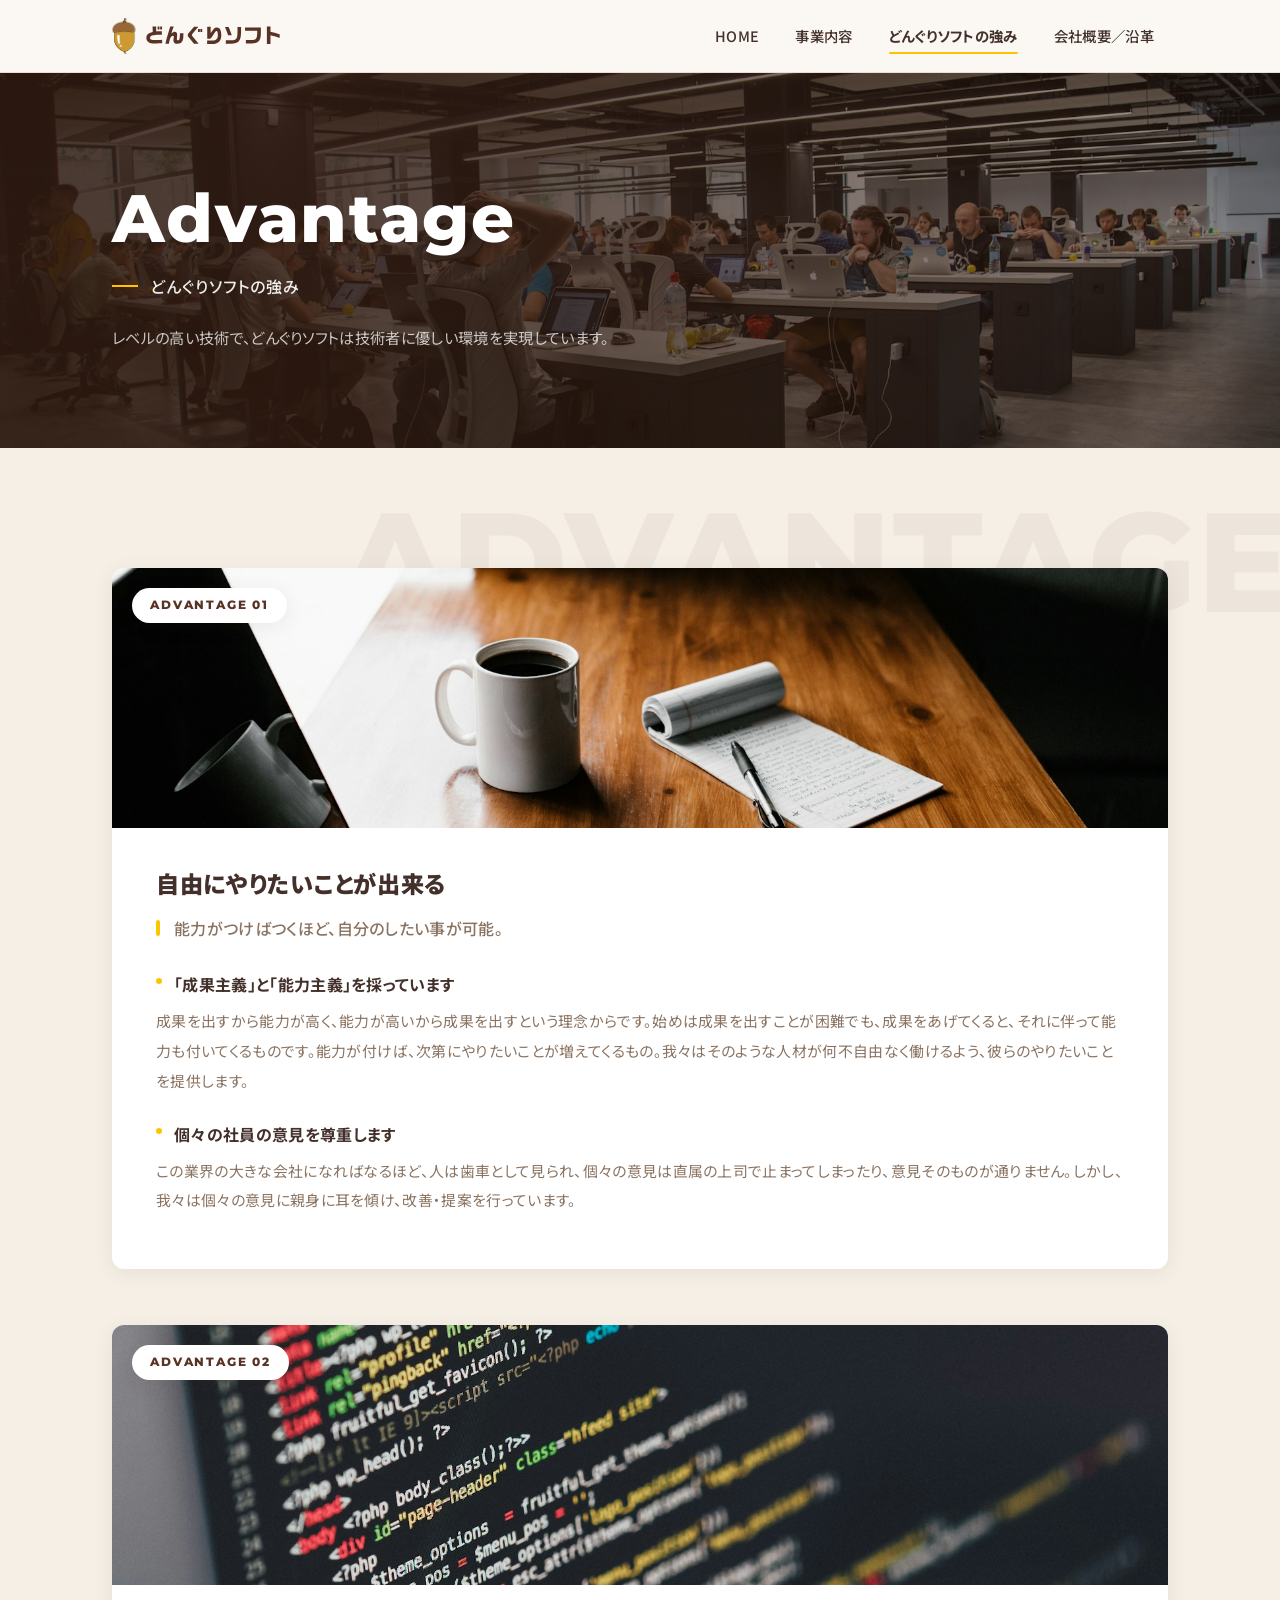
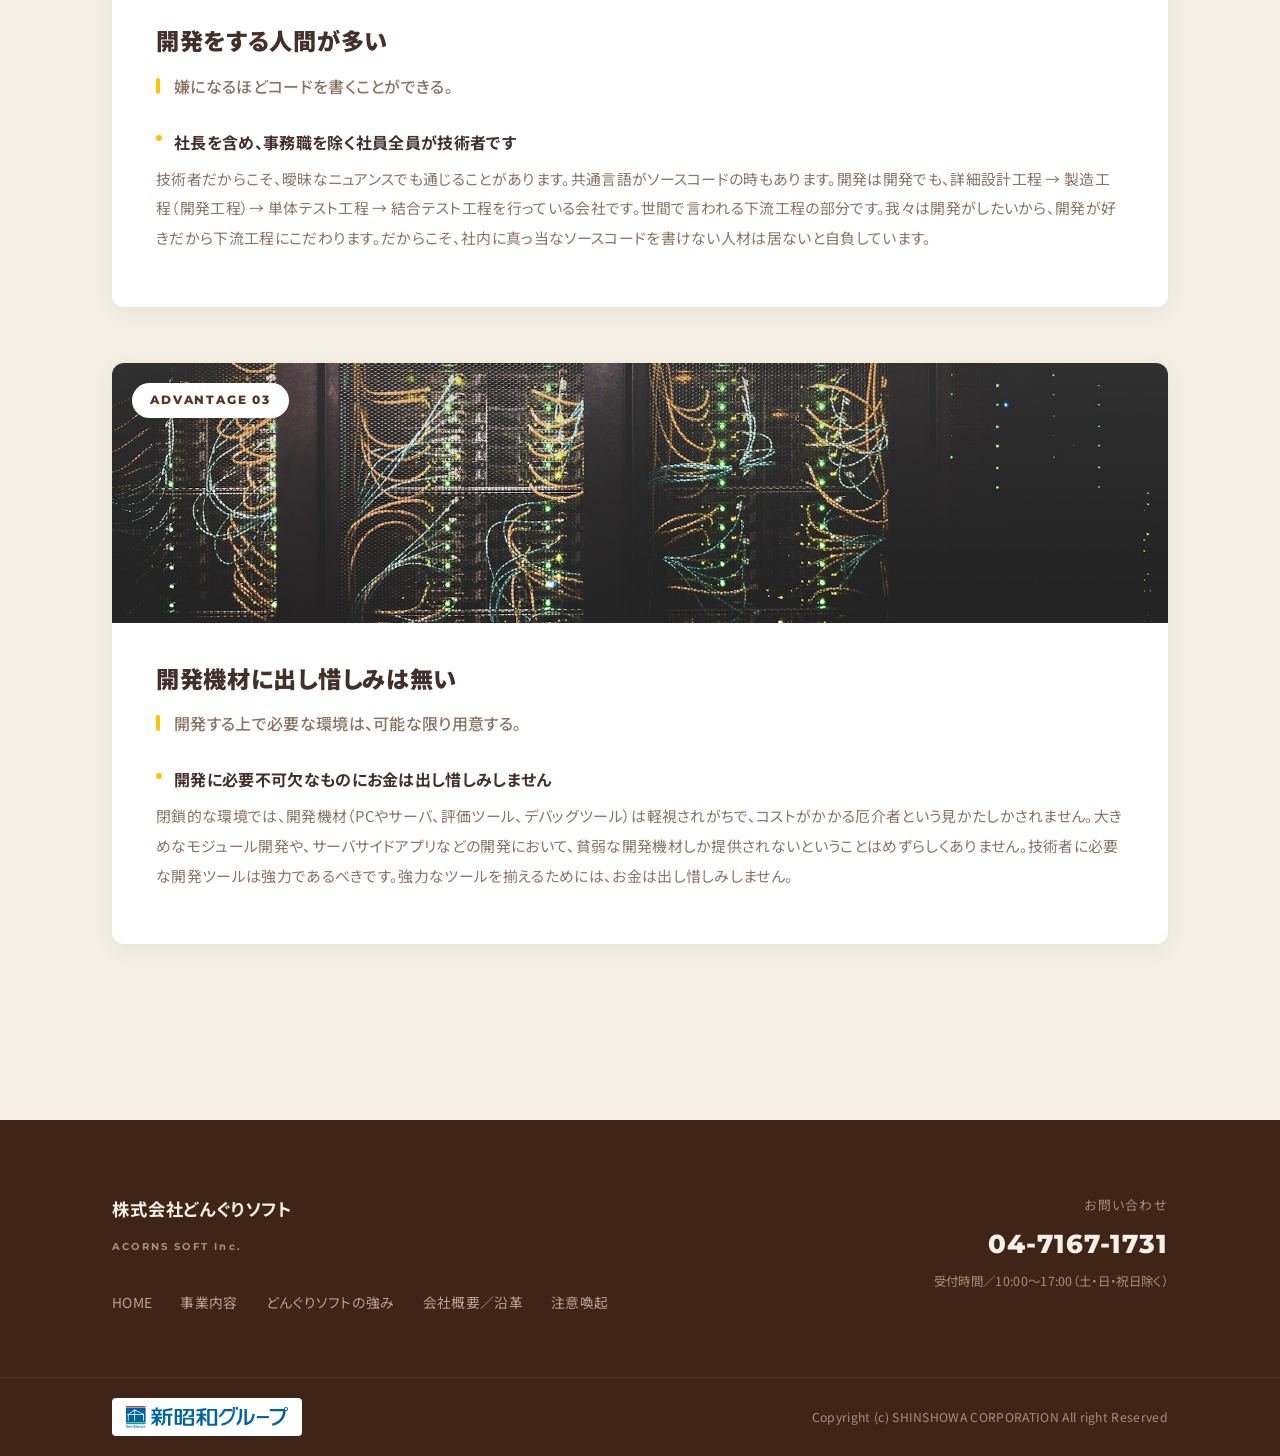
==== advantage.html @ 72dcea39 "Add initial homepage static site Co-Authored-By: Claude Opus 5.5 <noreply@anthropic.com> Claude-Sess" ====
<!doctype html>
<html lang="ja">
<head>
<meta charset="utf-8">
<title>どんぐりソフトの強み｜株式会社どんぐりソフト</title>
<meta name="description" content="レベルの高い技術でどんぐりソフトは技術者に優しい環境を実現しています。">
<meta name="viewport" content="width=device-width, initial-scale=1">
<link rel="icon" href="images/favicon.ico">
<link rel="preconnect" href="https://fonts.googleapis.com">
<link rel="preconnect" href="https://fonts.gstatic.com" crossorigin>
<link href="https://fonts.googleapis.com/css2?family=IBM+Plex+Mono:wght@400;500&family=Montserrat:wght@700;800;900&family=Noto+Sans+JP:wght@400;500;700;900&display=swap" rel="stylesheet">
<link rel="stylesheet" href="css/style.css">
<script src="js/main.js" defer></script>
</head>
<body>

<header class="site-header">
  <div class="inner">
    <a class="brand" href="index.html">
      <img src="images/logo.svg" alt="株式会社どんぐりソフト">
    </a>
    <nav class="gnav" aria-label="サイト内メニュー">
      <ul>
        <li><a href="index.html">HOME</a></li>
        <li><a href="business.html">事業内容</a></li>
        <li><a href="advantage.html" aria-current="page">どんぐりソフトの強み</a></li>
        <li><a href="outline.html">会社概要／沿革</a></li>
      </ul>
    </nav>
  </div>
</header>

<main>

  <section class="page-hero" style="background-image:url('images/hero-advantage.jpg');">
    <div class="inner">
      <p class="path">Advantage</p>
      <h1>どんぐりソフトの強み</h1>
      <p class="desc">レベルの高い技術で、どんぐりソフトは技術者に優しい環境を実現しています。</p>
    </div>
  </section>

  <section class="section gray">
    <p class="sec-ghost" aria-hidden="true">ADVANTAGE</p>
    <div class="inner">

      <div class="strength-box reveal">
        <span class="no">ADVANTAGE 01</span>
        <figure class="strength-photo"><img src="images/adv01.jpg" alt="自由な発想で働くデスク" loading="lazy"></figure>
        <h3>自由にやりたいことが出来る</h3>
        <p class="catch">能力がつけばつくほど、自分のしたい事が可能。</p>
        <dl>
          <dt>「成果主義」と「能力主義」を採っています</dt>
          <dd>成果を出すから能力が高く、能力が高いから成果を出すという理念からです。始めは成果を出すことが困難でも、成果をあげてくると、それに伴って能力も付いてくるものです。能力が付けば、次第にやりたいことが増えてくるもの。我々はそのような人材が何不自由なく働けるよう、彼らのやりたいことを提供します。</dd>
        </dl>
        <dl>
          <dt>個々の社員の意見を尊重します</dt>
          <dd>この業界の大きな会社になればなるほど、人は歯車として見られ、個々の意見は直属の上司で止まってしまったり、意見そのものが通りません。しかし、我々は個々の意見に親身に耳を傾け、改善・提案を行っています。</dd>
        </dl>
      </div>

      <div class="strength-box reveal">
        <span class="no">ADVANTAGE 02</span>
        <figure class="strength-photo"><img src="images/adv02.jpg" alt="コードを書く開発者の画面" loading="lazy"></figure>
        <h3>開発をする人間が多い</h3>
        <p class="catch">嫌になるほどコードを書くことができる。</p>
        <dl>
          <dt>社長を含め、事務職を除く社員全員が技術者です</dt>
          <dd>技術者だからこそ、曖昧なニュアンスでも通じることがあります。共通言語がソースコードの時もあります。開発は開発でも、詳細設計工程 → 製造工程（開発工程）→ 単体テスト工程 → 結合テスト工程を行っている会社です。世間で言われる下流工程の部分です。我々は開発がしたいから、開発が好きだから下流工程にこだわります。だからこそ、社内に真っ当なソースコードを書けない人材は居ないと自負しています。</dd>
        </dl>
      </div>

      <div class="strength-box reveal">
        <span class="no">ADVANTAGE 03</span>
        <figure class="strength-photo"><img src="images/adv03.jpg" alt="強力な開発機材とサーバー" loading="lazy"></figure>
        <h3>開発機材に出し惜しみは無い</h3>
        <p class="catch">開発する上で必要な環境は、可能な限り用意する。</p>
        <dl>
          <dt>開発に必要不可欠なものにお金は出し惜しみしません</dt>
          <dd>閉鎖的な環境では、開発機材（PCやサーバ、評価ツール、デバッグツール）は軽視されがちで、コストがかかる厄介者という見かたしかされません。大きめなモジュール開発や、サーバサイドアプリなどの開発において、貧弱な開発機材しか提供されないということはめずらしくありません。技術者に必要な開発ツールは強力であるべきです。強力なツールを揃えるためには、お金は出し惜しみしません。</dd>
        </dl>
      </div>

    </div>
  </section>

</main>

<footer class="site-footer">
  <div class="upper">
    <div class="inner">
      <div>
        <div class="f-brand">
          <span class="name">株式会社どんぐりソフト</span><br>
          <span class="en">ACORNS SOFT Inc.</span>
        </div>
        <nav aria-label="フッターメニュー">
          <ul>
            <li><a href="index.html">HOME</a></li>
            <li><a href="business.html">事業内容</a></li>
            <li><a href="advantage.html">どんぐりソフトの強み</a></li>
            <li><a href="outline.html">会社概要／沿革</a></li>
            <li><a href="caution.html">注意喚起</a></li>
          </ul>
        </nav>
      </div>
      <div class="f-contact">
        <p class="label">お問い合わせ</p>
        <a class="tel" href="tel:0471671731">04-7167-1731</a>
        <p class="hours">受付時間／10:00〜17:00（土・日・祝日除く）</p>
      </div>
    </div>
  </div>
  <div class="lower">
    <div class="inner">
      <a class="group-logo" href="https://www.shinshowa.co.jp/" target="_blank" rel="noopener"><img src="images/logo_shinshowa_group.svg" alt="新昭和グループ"></a>
      <p>Copyright (c) SHINSHOWA CORPORATION All right Reserved</p>
    </div>
  </div>
</footer>

</body>
</html>
---- css/style.css ----
/* ============================================================
   どんぐりソフト コーポレートサイト リニューアル ドラフト v4
   余白 × 細線 × 柔らかい影 — 洗練されたミニマル
   イエロー #ffc400 は「要所だけ」のアクセント
   ============================================================ */
:root {
  --yellow: #ffc400;
  --yellow-soft: #fff3cc;
  --ink: #593226;        /* ロゴのブランドブラウン */
  --white: #ffffff;
  --base: #fbf8f3;      /* どんぐりの実を思わせる暖かい白 */
  --gray: #f5efe6;      /* 交互セクション(ベージュ) */
  --txt: #43302a;
  --txt-weak: #8a7361;
  --line: #eadfd2;
  --shadow-sm: 0 4px 20px rgba(89, 50, 38, .08);
  --shadow-md: 0 16px 48px rgba(89, 50, 38, .13);
  --en: "Montserrat", sans-serif;
  --sans: "Noto Sans JP", "Hiragino Kaku Gothic ProN", "Yu Gothic", sans-serif;
  --mono: "IBM Plex Mono", "Consolas", monospace;
  --max: 1120px;
  --r: 12px;
}

* { margin: 0; padding: 0; box-sizing: border-box; }

html { scroll-behavior: smooth; }

body {
  font-family: var(--sans);
  color: var(--txt);
  background: var(--base);
  font-size: 16px;
  line-height: 2;
  letter-spacing: .02em;
  font-feature-settings: "palt";
  -webkit-font-smoothing: antialiased;
}
body.has-intro { overflow: hidden; }

img { max-width: 100%; display: block; }
a { color: inherit; }
ul { list-style: none; }

.inner { max-width: var(--max); margin: 0 auto; padding: 0 32px; }

a:focus-visible, .btn:focus-visible, summary:focus-visible {
  outline: 2px solid var(--ink); outline-offset: 3px; border-radius: 2px;
}

/* ============================================================
   イントロ — 白磁のような静かな幕開け
   ============================================================ */
.intro {
  position: fixed; inset: 0; z-index: 999;
  display: grid; place-items: center;
  pointer-events: none;
}
.intro::before {
  content: ""; position: absolute; inset: 0;
  background: var(--white);
  transition: transform .8s cubic-bezier(.77, 0, .18, 1);
}
.intro .intro-logo {
  position: relative; z-index: 2; text-align: center;
  animation: intro-fade 1s ease both .2s;
  transition: opacity .35s;
}
.intro .intro-logo img { display: block; width: min(250px, 64vw); height: auto; margin: 0 auto; }
.intro .intro-logo .t1 {
  font-family: var(--en); font-weight: 800; font-size: 1.3rem; letter-spacing: .3em;
  color: var(--ink); display: block; line-height: 1.4; text-indent: .3em;
}
.intro .intro-logo .t2 {
  font-size: .78rem; font-weight: 500; letter-spacing: .42em; color: var(--txt-weak); display: block; text-indent: .42em;
}
@keyframes intro-fade {
  from { opacity: 0; transform: translateY(16px); }
  to   { opacity: 1; transform: none; }
}
.intro.is-done .intro-logo { opacity: 0; }
.intro.is-done::before { transform: translateY(-101%); }

/* ============================================================
   ページ遷移ワイプ(黄→茶の2枚幕が横に走る)
   ============================================================ */
.page-wipe { position: fixed; inset: 0; z-index: 990; pointer-events: none; }
.page-wipe i {
  position: absolute; inset: 0; display: block;
  transform: translateX(-102%);
}
/* 1枚目: 淡いタンの露払い / 2枚目: 背景色ベージュの本幕(先端に細い黄色のライン) */
.page-wipe i:nth-child(1) { background: #eee3d3; }
.page-wipe i:nth-child(2) { background: var(--base); }
.page-wipe i:nth-child(2)::after {
  content: ""; position: absolute; top: 0; bottom: 0; right: -3px; width: 3px;
  background: var(--yellow);
}
/* 退場: 左から入ってきて画面を覆う */
.page-wipe.is-enter i {
  animation: wipe-in .55s cubic-bezier(.77, 0, .18, 1) forwards;
}
.page-wipe.is-enter i:nth-child(2) { animation-delay: .12s; }
@keyframes wipe-in { from { transform: translateX(-102%); } to { transform: translateX(0); } }
/* 入場: 画面を覆った状態から右へ抜ける */
.page-wipe.is-cover i { transform: translateX(0); }
.page-wipe.is-leave i {
  animation: wipe-out .55s cubic-bezier(.77, 0, .18, 1) forwards;
}
.page-wipe.is-leave i:nth-child(1) { animation-delay: .12s; }
@keyframes wipe-out { from { transform: translateX(0); } to { transform: translateX(102%); } }

/* ============================================================
   スクロールで出現
   ============================================================ */
.reveal { opacity: 0; transform: translateY(36px); transition: opacity .9s cubic-bezier(.22,.61,.36,1), transform .9s cubic-bezier(.22,.61,.36,1); }
.reveal.rv-left  { transform: translateX(-42px); }
.reveal.rv-right { transform: translateX(42px); }
.reveal.is-visible { opacity: 1; transform: none; }
.reveal.d1 { transition-delay: .12s; }
.reveal.d2 { transition-delay: .24s; }
.reveal.d3 { transition-delay: .36s; }

/* ---------- Header ---------- */
.site-header {
  position: sticky; top: 0; z-index: 100;
  background: rgba(251, 248, 243, .9);
  backdrop-filter: blur(12px);
  -webkit-backdrop-filter: blur(12px);
  border-bottom: 1px solid var(--line);
}
.site-header .inner {
  display: flex; align-items: center; justify-content: space-between;
  height: 72px;
}
.brand { display: flex; align-items: center; gap: 11px; text-decoration: none; color: var(--ink); }
.brand img { display: block; height: 36px; width: auto; transition: opacity .3s; }
.brand:hover img { opacity: .72; }
.brand .name { font-weight: 700; font-size: 1.02rem; letter-spacing: .05em; }
.brand .en { font-family: var(--en); font-weight: 700; font-size: .58rem; letter-spacing: .22em; color: var(--txt-weak); display: block; line-height: 1.4; }
.gnav ul { display: flex; gap: 8px; }
.gnav a {
  display: block; padding: 8px 14px; text-decoration: none;
  color: var(--txt); font-size: .9rem; font-weight: 500;
  position: relative;
  transition: color .25s;
}
.gnav a::after {
  content: ""; position: absolute; left: 14px; right: 14px; bottom: 4px; height: 2px;
  background: var(--yellow); border-radius: 2px;
  transform: scaleX(0); transform-origin: left;
  transition: transform .3s cubic-bezier(.22,.61,.36,1);
}
.gnav a:hover::after { transform: scaleX(1); }
.gnav a[aria-current="page"] { font-weight: 700; }
.gnav a[aria-current="page"]::after { transform: scaleX(1); }
@media (max-width: 720px) {
  .site-header .inner { flex-direction: column; height: auto; padding-top: 12px; padding-bottom: 10px; gap: 2px; }
  .gnav ul { flex-wrap: wrap; justify-content: center; gap: 0; }
  .gnav a { padding: 6px 10px; font-size: .84rem; }
}

/* ============================================================
   Hero (top) — 余白と大きなタイポグラフィ
   ============================================================ */
.hero {
  background: var(--base);
  color: var(--ink);
  padding: 120px 0 140px;
  position: relative;
  overflow: hidden;
}
.hero .ghost {
  position: absolute; right: -2%; top: 30px; z-index: 0;
  font-family: var(--en); font-weight: 800; line-height: 1;
  font-size: clamp(6rem, 16vw, 14rem); letter-spacing: .02em;
  color: rgba(89, 50, 38, .06);
  user-select: none; pointer-events: none; white-space: nowrap;
}
.hero .inner {
  display: grid; grid-template-columns: 1.05fr .95fr; gap: 72px; align-items: center;
  position: relative; z-index: 1;
}
.hero-copy .lead-mono {
  display: block;
  font-family: var(--mono); font-size: .8rem;
  color: var(--txt-weak);
  margin-bottom: 28px;
}
.hero-copy h1 {
  font-size: clamp(1.9rem, 4vw, 3rem);
  font-weight: 900; line-height: 1.6; letter-spacing: .03em;
  margin-bottom: 28px;
}
.hero-copy h1 .marker {
  background: linear-gradient(transparent 68%, var(--yellow) 68%);
  padding: 0 2px;
}
.hero-copy p.sub { color: var(--txt-weak); max-width: 32em; }
.hero-copy .hero-actions { margin-top: 44px; display: flex; gap: 16px; flex-wrap: wrap; }
/* 入場アニメーション(イントロ後) */
.hero-copy > * { animation: rise .9s cubic-bezier(.22,.61,.36,1) both; }
.hero-copy .lead-mono { animation-delay: 1.7s; }
.hero-copy h1 { animation-delay: 1.8s; }
.hero-copy p.sub { animation-delay: 1.95s; }
.hero-copy .hero-actions { animation-delay: 2.1s; }
@keyframes rise { from { opacity: 0; transform: translateY(33px); } to { opacity: 1; transform: none; } }

/* 写真 × コードカードのレイヤー */
.hero-visual { position: relative; animation: rise 1s cubic-bezier(.22,.61,.36,1) both 1.9s; }
.hero-visual .photo {
  border-radius: var(--r);
  box-shadow: var(--shadow-md);
  overflow: hidden;
}
.hero-visual .photo img { width: 100%; height: 420px; object-fit: cover; }
.hero-visual .code-card {
  position: absolute; left: -44px; bottom: -40px; width: min(76%, 350px); z-index: 2;
}
.code-card {
  background: #3f2418;
  border-radius: 10px;
  box-shadow: var(--shadow-md);
  font-family: var(--mono); font-size: .76rem; line-height: 1.85;
  overflow: hidden;
}
.code-card .bar {
  display: flex; align-items: center; gap: 7px;
  padding: 9px 14px; border-bottom: 1px solid #553726;
  color: #a98f78; font-size: .7rem;
}
.code-card .bar i { width: 9px; height: 9px; border-radius: 50%; background: #6a462f; display: inline-block; }
.code-card .bar i:first-child { background: var(--yellow); }
.code-card pre { padding: 16px 18px; overflow-x: auto; color: #f7f0e6; }
.code-card .c-com { color: #a98f78; }
.code-card .c-kw { color: var(--yellow); }
.code-card .c-fn { color: #8ecdf0; }
@media (max-width: 860px) {
  .hero { padding: 72px 0 110px; }
  .hero .inner { grid-template-columns: 1fr; gap: 48px; }
  .hero-visual .photo img { height: 280px; }
  .hero-visual .code-card { left: 16px; bottom: -48px; }
}

/* ============================================================
   Page hero (下層)
   ============================================================ */
.page-hero {
  position: relative;
  background-color: var(--ink);
  background-size: cover; background-position: center;
  color: var(--white);
  padding: 110px 0 96px;
  overflow: hidden;
}
.page-hero::before {
  content: ""; position: absolute; inset: 0;
  background: linear-gradient(100deg, rgba(48, 27, 17, .85) 25%, rgba(48, 27, 17, .4) 100%);
}
.page-hero .inner { position: relative; z-index: 1; }
.page-hero .path {
  font-family: var(--en); font-weight: 800;
  font-size: clamp(2.4rem, 6.4vw, 4.2rem); line-height: 1.05; letter-spacing: .02em;
  animation: rise .9s cubic-bezier(.22,.61,.36,1) both .1s;
}
.page-hero h1 {
  font-size: 1rem; font-weight: 500; margin-top: 16px; letter-spacing: .06em;
  padding-left: 38px; position: relative; color: rgba(255,255,255,.92);
  animation: rise .9s cubic-bezier(.22,.61,.36,1) both .28s;
}
.page-hero h1::before {
  content: ""; position: absolute; left: 0; top: 50%; transform: translateY(-50%);
  width: 26px; height: 2px; background: var(--yellow);
}
.page-hero p.desc { margin-top: 20px; max-width: 40em; color: rgba(255,255,255,.75); font-size: .95rem; animation: rise .9s cubic-bezier(.22,.61,.36,1) both .44s; }

/* ---------- Sections ---------- */
.section { padding: 120px 0; position: relative; overflow: hidden; }
.section.tight { padding: 72px 0; }
.section.dark { background: #3f2418; color: #f7f0e6; }
.section.white { background: var(--white); }
.section.gray { background: var(--gray); }
.sec-head { margin-bottom: 56px; }
.sec-head .en {
  font-family: var(--en); font-weight: 800;
  font-size: clamp(2rem, 4.6vw, 3rem); line-height: 1.15; letter-spacing: .02em;
  display: block;
}
.sec-head h2 {
  display: inline-block;
  font-size: .95rem; font-weight: 500; line-height: 1.6; letter-spacing: .08em;
  margin-top: 14px; padding-left: 38px; position: relative; color: var(--txt-weak);
}
.section.dark .sec-head h2 { color: #bda58e; }
.sec-head h2::before {
  content: ""; position: absolute; left: 0; top: 50%; transform: translateY(-50%);
  width: 26px; height: 2px; background: var(--yellow);
}
.sec-head p.lede { margin-top: 24px; max-width: 42em; color: var(--txt-weak); }
.section.dark .sec-head p.lede { color: #bda58e; }
/* セクション背景のゴースト文字 — ごく淡く */
.sec-ghost {
  position: absolute; top: 44px; right: -1%; z-index: 0;
  font-family: var(--en); font-weight: 800; line-height: 1;
  font-size: clamp(4rem, 11vw, 9rem);
  color: rgba(89, 50, 38, .05);
  user-select: none; pointer-events: none; white-space: nowrap;
}
.section.dark .sec-ghost { color: rgba(255, 255, 255, .045); }
.section > .inner { position: relative; z-index: 1; }
@media (max-width: 720px) { .section { padding: 76px 0; } }

/* ---------- Buttons ---------- */
.btn {
  display: inline-block; padding: 13px 40px;
  border: 1px solid var(--ink); color: var(--ink);
  text-decoration: none; font-size: .88rem; font-weight: 600; letter-spacing: .1em;
  background: transparent; border-radius: 999px;
  transition: background .3s, color .3s, border-color .3s, transform .3s, box-shadow .3s;
}
.btn:hover { background: var(--ink); color: var(--white); transform: translateY(-2px); box-shadow: var(--shadow-sm); }
.btn.solid { background: var(--yellow); border-color: var(--yellow); color: var(--ink); }
.btn.solid:hover { background: var(--ink); border-color: var(--ink); color: var(--white); }
.section.dark .btn { border-color: rgba(255,255,255,.5); color: #f7f0e6; }
.section.dark .btn:hover { background: var(--yellow); border-color: var(--yellow); color: var(--ink); }

/* ---------- 注意喚起 ---------- */
.notice { background: var(--yellow-soft); border-bottom: 1px solid var(--line); }
.notice .inner {
  display: flex; align-items: center; justify-content: space-between; gap: 16px;
  padding-top: 14px; padding-bottom: 14px; flex-wrap: wrap;
}
.notice p { font-size: .88rem; font-weight: 700; padding-left: 20px; position: relative; }
.notice p::before {
  content: ""; position: absolute; left: 0; top: 50%; transform: translateY(-50%);
  width: 8px; height: 8px; border-radius: 50%; background: var(--yellow);
}
.notice a { color: var(--txt-weak); font-size: .85rem; transition: color .25s; }
.notice a:hover { color: var(--ink); }

/* ---------- 事業カード ---------- */
.biz-grid { display: grid; grid-template-columns: 1fr 1fr; gap: 40px; }
.biz-card {
  background: var(--white); border-radius: var(--r);
  padding: 0 36px 36px;
  box-shadow: var(--shadow-sm);
  text-decoration: none; display: block;
  transition: transform .4s cubic-bezier(.22,.61,.36,1), box-shadow .4s;
}
.biz-card:hover { transform: translateY(-6px); box-shadow: var(--shadow-md); }
.biz-card figure { margin: 0 -36px 28px; border-radius: var(--r) var(--r) 0 0; overflow: hidden; }
.biz-card figure img { width: 100%; height: 220px; object-fit: cover; transition: transform .8s cubic-bezier(.22,.61,.36,1); }
.biz-card:hover figure img { transform: scale(1.05); }
.biz-card .tag {
  font-family: var(--en); font-weight: 700; font-size: .7rem; letter-spacing: .2em;
  color: var(--txt-weak);
  padding-left: 18px; position: relative;
}
.biz-card .tag::before {
  content: ""; position: absolute; left: 0; top: 50%; transform: translateY(-50%);
  width: 10px; height: 2px; background: var(--yellow);
}
.biz-card h3 { font-size: 1.28rem; font-weight: 700; margin: 10px 0 12px; }
.biz-card p { color: var(--txt-weak); font-size: .93rem; }
.biz-card ul { margin-top: 22px; border-top: 1px solid var(--line); }
.biz-card ul li {
  padding: 11px 2px; border-bottom: 1px solid var(--line); font-size: .92rem;
  display: flex; align-items: baseline; gap: 12px;
}
.biz-card ul li::before { content: ""; width: 6px; height: 6px; border-radius: 50%; background: var(--yellow); flex: none; }
@media (max-width: 720px) { .biz-grid { grid-template-columns: 1fr; } }

/* ---------- 理念 ---------- */
.credo-list { display: grid; grid-template-columns: 1fr 1fr; gap: 28px; }
.credo-list > dl {
  background: #4d3021; border-radius: var(--r); padding: 38px 36px;
  transition: transform .4s cubic-bezier(.22,.61,.36,1), background .4s;
}
.credo-list > dl:hover { transform: translateY(-4px); background: #593a28; }
.credo-list dt {
  font-family: var(--en); font-weight: 800; font-size: 1.1rem; letter-spacing: .03em;
  color: var(--yellow); margin-bottom: 14px;
}
.credo-list dt .ja { font-family: var(--sans); font-weight: 500; font-size: .8rem; color: #bda58e; margin-left: 14px; letter-spacing: .1em; }
.credo-list dd { color: #e8dbc9; font-size: .92rem; line-height: 2.1; }
@media (max-width: 860px) { .credo-list { grid-template-columns: 1fr; gap: 20px; } }

/* ---------- トップメッセージ ---------- */
.message-quote {
  padding-left: 32px; position: relative;
  font-size: 1.05rem; font-weight: 500; line-height: 2.3;
}
.message-quote::before {
  content: ""; position: absolute; left: 0; top: 10px; bottom: 10px;
  width: 3px; border-radius: 3px; background: var(--yellow);
}
.message-quote .sign { display: block; margin-top: 24px; font-size: .88rem; color: var(--txt-weak); }
details.more { margin-top: 36px; }
details.more summary {
  cursor: pointer; list-style: none; display: inline-block;
  padding: 13px 40px; border: 1px solid var(--ink); color: var(--ink); border-radius: 999px;
  font-size: .88rem; font-weight: 600; letter-spacing: .1em;
  transition: background .3s, color .3s;
}
details.more summary::-webkit-details-marker { display: none; }
details.more summary:hover { background: var(--ink); color: var(--white); }
details.more[open] summary { display: none; }
details.more .body { padding-top: 8px; max-width: 46em; }
details.more .body h3 {
  font-size: 1.08rem; font-weight: 700; margin: 32px 0 14px;
  padding-left: 16px; position: relative;
}
details.more .body h3::before {
  content: ""; position: absolute; left: 0; top: .45em; width: 4px; height: 1.1em; border-radius: 3px; background: var(--yellow);
}
details.more .body p { margin-bottom: 18px; font-size: .93rem; color: #54413a; }

/* ---------- News ---------- */
.news-list { border-top: 1px solid var(--line); max-width: 46em; }
.news-list dl {
  display: flex; gap: 32px; padding: 20px 8px; border-bottom: 1px solid var(--line);
  font-size: .93rem; border-radius: 6px;
  transition: background .3s, padding-left .3s;
}
.news-list dl:hover { background: var(--white); padding-left: 18px; }
.news-list dt { font-family: var(--en); font-weight: 700; flex: none; font-size: .84rem; padding-top: 4px; color: var(--txt-weak); }

/* ---------- ROSY CATs ---------- */
.rosy {
  background: var(--white); border-radius: var(--r);
  box-shadow: var(--shadow-sm);
  display: grid; grid-template-columns: 300px 1fr auto; gap: 36px; align-items: center;
  overflow: hidden;
  transition: box-shadow .4s, transform .4s;
}
.rosy:hover { box-shadow: var(--shadow-md); transform: translateY(-3px); }
.rosy figure { height: 100%; min-height: 190px; overflow: hidden; }
.rosy figure img { width: 100%; height: 100%; object-fit: cover; transition: transform .8s cubic-bezier(.22,.61,.36,1); }
.rosy:hover figure img { transform: scale(1.04); }
.rosy .rosy-body { padding: 30px 0; }
.rosy h3 { font-size: 1.15rem; font-weight: 700; margin-bottom: 8px; }
/* ROSY CATs 公式ロゴ(楽天ショップロゴを白抜き透過PNG化)。カード地は白のまま=元ロゴの白地と同じ見え方 */
.rosy .rosy-title { display: flex; align-items: flex-end; gap: 14px; flex-wrap: wrap; margin-bottom: 12px; }
.rosy .rosy-logo { height: 58px; width: auto; display: block; }
.rosy .rosy-title span { font-size: .78rem; font-weight: 500; letter-spacing: .12em; color: var(--txt-weak); padding-bottom: 4px; }
.rosy p { color: var(--txt-weak); font-size: .9rem; }
.rosy .rosy-btn { padding-right: 36px; }
@media (max-width: 860px) {
  .rosy { grid-template-columns: 1fr; gap: 0; }
  .rosy figure img { height: 190px; }
  .rosy .rosy-body { padding: 26px 28px 6px; }
  .rosy .rosy-btn { padding: 0 28px 28px; }
}

/* ---------- 写真フレーム ---------- */
.photo-frame { position: relative; }
.photo-frame img {
  width: 100%; height: 100%; object-fit: cover;
  border-radius: var(--r); box-shadow: var(--shadow-md);
}
.photo-frame::after {
  content: ""; position: absolute; right: -14px; bottom: -14px;
  width: 88px; height: 88px; border-radius: var(--r);
  background: var(--yellow); z-index: -1;
}

/* 2カラム(文章 × 写真) */
.split { display: grid; grid-template-columns: 1.1fr .9fr; gap: 72px; align-items: center; }
.split.rev { grid-template-columns: .9fr 1.1fr; }
@media (max-width: 860px) {
  .split, .split.rev { grid-template-columns: 1fr; gap: 48px; }
}

/* ---------- 定義リスト(事業概要ほか) ---------- */
.spec-list dl {
  display: grid; grid-template-columns: 260px 1fr; gap: 28px;
  padding: 36px 8px; border-bottom: 1px solid var(--line);
}
.spec-list dl:first-child { border-top: 1px solid var(--line); }
.spec-list dt { font-weight: 700; font-size: 1.02rem; }
.spec-list dt .tag {
  display: block; font-family: var(--en); font-size: .68rem; font-weight: 700; letter-spacing: .2em;
  color: var(--txt-weak); margin-top: 8px;
  padding-left: 18px; position: relative;
}
.spec-list dt .tag::before {
  content: ""; position: absolute; left: 0; top: 50%; transform: translateY(-50%);
  width: 10px; height: 2px; background: var(--yellow);
}
.spec-list dd ul li { padding: 2px 0; font-size: .93rem; }
.spec-list dd .env {
  display: inline-block; margin-top: 14px; font-family: var(--mono); font-size: .75rem;
  background: var(--gray); color: var(--txt-weak); padding: 5px 16px; border-radius: 999px;
}
.spec-list dd p.desc { font-size: .93rem; color: var(--txt-weak); }
@media (max-width: 720px) {
  .spec-list dl { grid-template-columns: 1fr; gap: 10px; padding: 26px 4px; }
}

/* ---------- 強みボックス ---------- */
.strength-box {
  background: var(--white); border-radius: var(--r);
  box-shadow: var(--shadow-sm);
  padding: 0 44px 44px; margin-bottom: 56px; position: relative;
  transition: transform .4s cubic-bezier(.22,.61,.36,1), box-shadow .4s;
}
.strength-box:hover { transform: translateY(-5px); box-shadow: var(--shadow-md); }
.strength-box .strength-photo { margin: 0 -44px 32px; border-radius: var(--r) var(--r) 0 0; overflow: hidden; }
.strength-box .strength-photo img { width: 100%; height: 260px; object-fit: cover; transition: transform .8s cubic-bezier(.22,.61,.36,1); }
.strength-box:hover .strength-photo img { transform: scale(1.04); }
.strength-box .no {
  position: absolute; top: 20px; left: 20px; z-index: 2;
  font-family: var(--en); font-weight: 800; font-size: .72rem; letter-spacing: .16em;
  background: var(--white); color: var(--ink);
  padding: 6px 18px; border-radius: 999px; box-shadow: var(--shadow-sm);
}
.strength-box h3 { font-size: 1.45rem; font-weight: 900; margin: 0 0 6px; letter-spacing: .03em; }
.strength-box p.catch {
  font-weight: 500; color: var(--txt-weak); margin-bottom: 24px;
  padding-left: 18px; position: relative;
}
.strength-box p.catch::before {
  content: ""; position: absolute; left: 0; top: .5em; width: 4px; height: 1em; border-radius: 3px; background: var(--yellow);
}
.strength-box dl { margin-top: 22px; }
.strength-box dt { font-weight: 700; margin-bottom: 6px; padding-left: 18px; position: relative; }
.strength-box dt::before { content: ""; position: absolute; left: 0; top: .62em; width: 6px; height: 6px; border-radius: 50%; background: var(--yellow); }
.strength-box dd { color: var(--txt-weak); font-size: .93rem; margin-bottom: 10px; }
@media (max-width: 720px) {
  .strength-box { padding: 0 26px 36px; }
  .strength-box .strength-photo { margin: 0 -26px 26px; }
}

/* ---------- 会社概要テーブル ---------- */
.outline-table {
  width: 100%; border-collapse: collapse; background: var(--white);
  border-radius: var(--r); overflow: hidden; box-shadow: var(--shadow-sm);
}
.outline-table th, .outline-table td { padding: 22px 28px; border-bottom: 1px solid var(--line); vertical-align: top; text-align: left; font-size: .93rem; }
.outline-table tr:last-child th, .outline-table tr:last-child td { border-bottom: none; }
.outline-table th { width: 210px; background: #faf4ea; font-weight: 700; white-space: nowrap; }
.outline-table td ul li { padding: 1px 0; }
.outline-table a { color: var(--txt); text-decoration-color: var(--yellow); text-decoration-thickness: 2px; text-underline-offset: 3px; transition: color .25s; }
.outline-table a:hover { color: var(--txt-weak); }
@media (max-width: 720px) {
  .outline-table th, .outline-table td { display: block; width: auto; }
  .outline-table th { border-bottom: none; padding-bottom: 6px; }
  .outline-table td { padding-top: 0; }
}

/* ---------- 注意喚起ページ ---------- */
.caution-box {
  background: var(--white); border-radius: var(--r);
  box-shadow: var(--shadow-sm);
  padding: 40px 44px; margin-bottom: 36px;
}
.caution-box h3 {
  font-size: 1.22rem; font-weight: 700; margin-bottom: 18px;
  padding-left: 16px; position: relative;
}
.caution-box h3::before {
  content: ""; position: absolute; left: 0; top: .3em;
  width: 5px; height: 1.2em; border-radius: 3px; background: var(--yellow);
}
.caution-box p { font-size: .95rem; margin-bottom: 12px; }
.caution-box ul.check { margin-top: 16px; }
.caution-box ul.check li {
  padding: 9px 0 9px 24px; position: relative;
  border-bottom: 1px dashed var(--line); font-size: .93rem;
}
.caution-box ul.check li::before {
  content: ""; position: absolute; left: 2px; top: 1.15em;
  width: 9px; height: 9px; border-radius: 50%; background: var(--yellow);
}
.fake-urls {
  background: var(--yellow-soft); border-left: 4px solid var(--yellow);
  border-radius: 6px; padding: 18px 22px; margin-top: 24px;
  font-family: var(--mono); font-size: .85rem; line-height: 2.1;
}
.fake-urls .label { font-family: var(--sans); font-weight: 700; display: block; margin-bottom: 4px; }
.hotline {
  display: inline-block; margin-top: 10px;
  background: var(--ink); color: var(--yellow);
  font-weight: 700; font-size: 1.02rem;
  padding: 12px 26px; border-radius: 8px;
}
.official-list li { padding: 14px 4px; border-bottom: 1px solid var(--line); font-size: .95rem; font-weight: 500; }
.official-list li:first-child { border-top: 1px solid var(--line); }
.official-list a { text-decoration-color: var(--yellow); text-decoration-thickness: 2px; text-underline-offset: 3px; }
.official-list .url { display: block; font-family: var(--mono); font-size: .78rem; font-weight: 400; color: var(--txt-weak); }
@media (max-width: 720px) { .caution-box { padding: 30px 24px; } }

/* ---------- グループ企業図 ---------- */
.group-figure {
  max-width: 900px; margin: 0 auto;
  background: var(--white); border-radius: var(--r);
  box-shadow: var(--shadow-sm);
  padding: 32px;
  transition: box-shadow .4s;
}
.group-figure:hover { box-shadow: var(--shadow-md); }
.group-figure img { width: 100%; height: auto; border-radius: 6px; }
@media (max-width: 720px) { .group-figure { padding: 16px; } }

/* ---------- 沿革タイムライン ---------- */
.timeline { position: relative; padding-left: 28px; max-width: 720px; }
.timeline::before { content: ""; position: absolute; left: 5px; top: 10px; bottom: 10px; width: 1px; background: #dccbb5; }
.timeline .item { position: relative; padding: 0 0 44px 28px; }
.timeline .item::before {
  content: ""; position: absolute; left: -28px; top: 9px; width: 11px; height: 11px;
  border-radius: 50%; background: var(--yellow);
  box-shadow: 0 0 0 4px var(--gray);
  transition: transform .3s;
}
.timeline .item:hover::before { transform: scale(1.35); }
.timeline .when { font-family: var(--en); font-weight: 800; font-size: .92rem; letter-spacing: .06em; }
.timeline .what { font-weight: 700; margin: 2px 0 10px; }
.timeline .memo {
  background: var(--white); border-radius: 8px;
  padding: 14px 20px; font-size: .86rem; color: var(--txt-weak); line-height: 1.95;
  box-shadow: var(--shadow-sm);
}

/* ---------- Footer ---------- */
.site-footer { background: #3f2418; color: #f7f0e6; }
.site-footer .upper .inner {
  display: grid; grid-template-columns: 1fr auto; gap: 40px;
  padding-top: 72px; padding-bottom: 60px;
}
.site-footer .f-brand .name { font-weight: 700; font-size: 1.08rem; letter-spacing: .05em; }
.site-footer .f-brand .en { font-family: var(--en); font-weight: 700; font-size: .62rem; letter-spacing: .22em; color: #a98f78; }
.site-footer nav ul { margin-top: 26px; display: flex; gap: 28px; flex-wrap: wrap; }
.site-footer nav a { color: #bda58e; text-decoration: none; font-size: .86rem; transition: color .25s; }
.site-footer nav a:hover { color: var(--yellow); }
.f-contact { text-align: right; }
.f-contact .label { font-size: .8rem; color: #a98f78; letter-spacing: .1em; }
.f-contact .tel { font-family: var(--en); font-weight: 800; font-size: 1.6rem; color: #f7f0e6; text-decoration: none; letter-spacing: .04em; transition: color .25s; }
.f-contact .tel:hover { color: var(--yellow); }
.f-contact .hours { font-size: .78rem; color: #a98f78; }
.site-footer .lower { border-top: 1px solid #553726; }
.site-footer .lower .inner {
  display: flex; justify-content: space-between; align-items: center; gap: 16px;
  padding-top: 20px; padding-bottom: 20px; flex-wrap: wrap;
}
/* 新昭和グループロゴは公式配色(青/赤/緑)のまま表示するため白プレートに載せる */
.site-footer .group-logo {
  display: inline-block; background: #fff; padding: 8px 14px; border-radius: 4px;
  transition: transform .25s, box-shadow .25s;
}
.site-footer .group-logo img { height: 22px; width: auto; display: block; }
.site-footer .group-logo:hover { transform: translateY(-1px); box-shadow: 0 4px 14px rgba(0,0,0,.25); }
.site-footer .lower p, .site-footer .lower a { font-size: .76rem; color: #a98f78; }
.site-footer .lower a:hover { color: var(--yellow); }
@media (max-width: 720px) {
  .site-footer .upper .inner { grid-template-columns: 1fr; }
  .f-contact { text-align: left; }
}

/* ---------- Reduced motion ---------- */
@media (prefers-reduced-motion: reduce) {
  html { scroll-behavior: auto; }
  *, *::before, *::after { animation: none !important; transition: none !important; }
  .intro { display: none; }
  .reveal { opacity: 1; transform: none; }
  .hero-copy > *, .hero-visual { opacity: 1; }
}
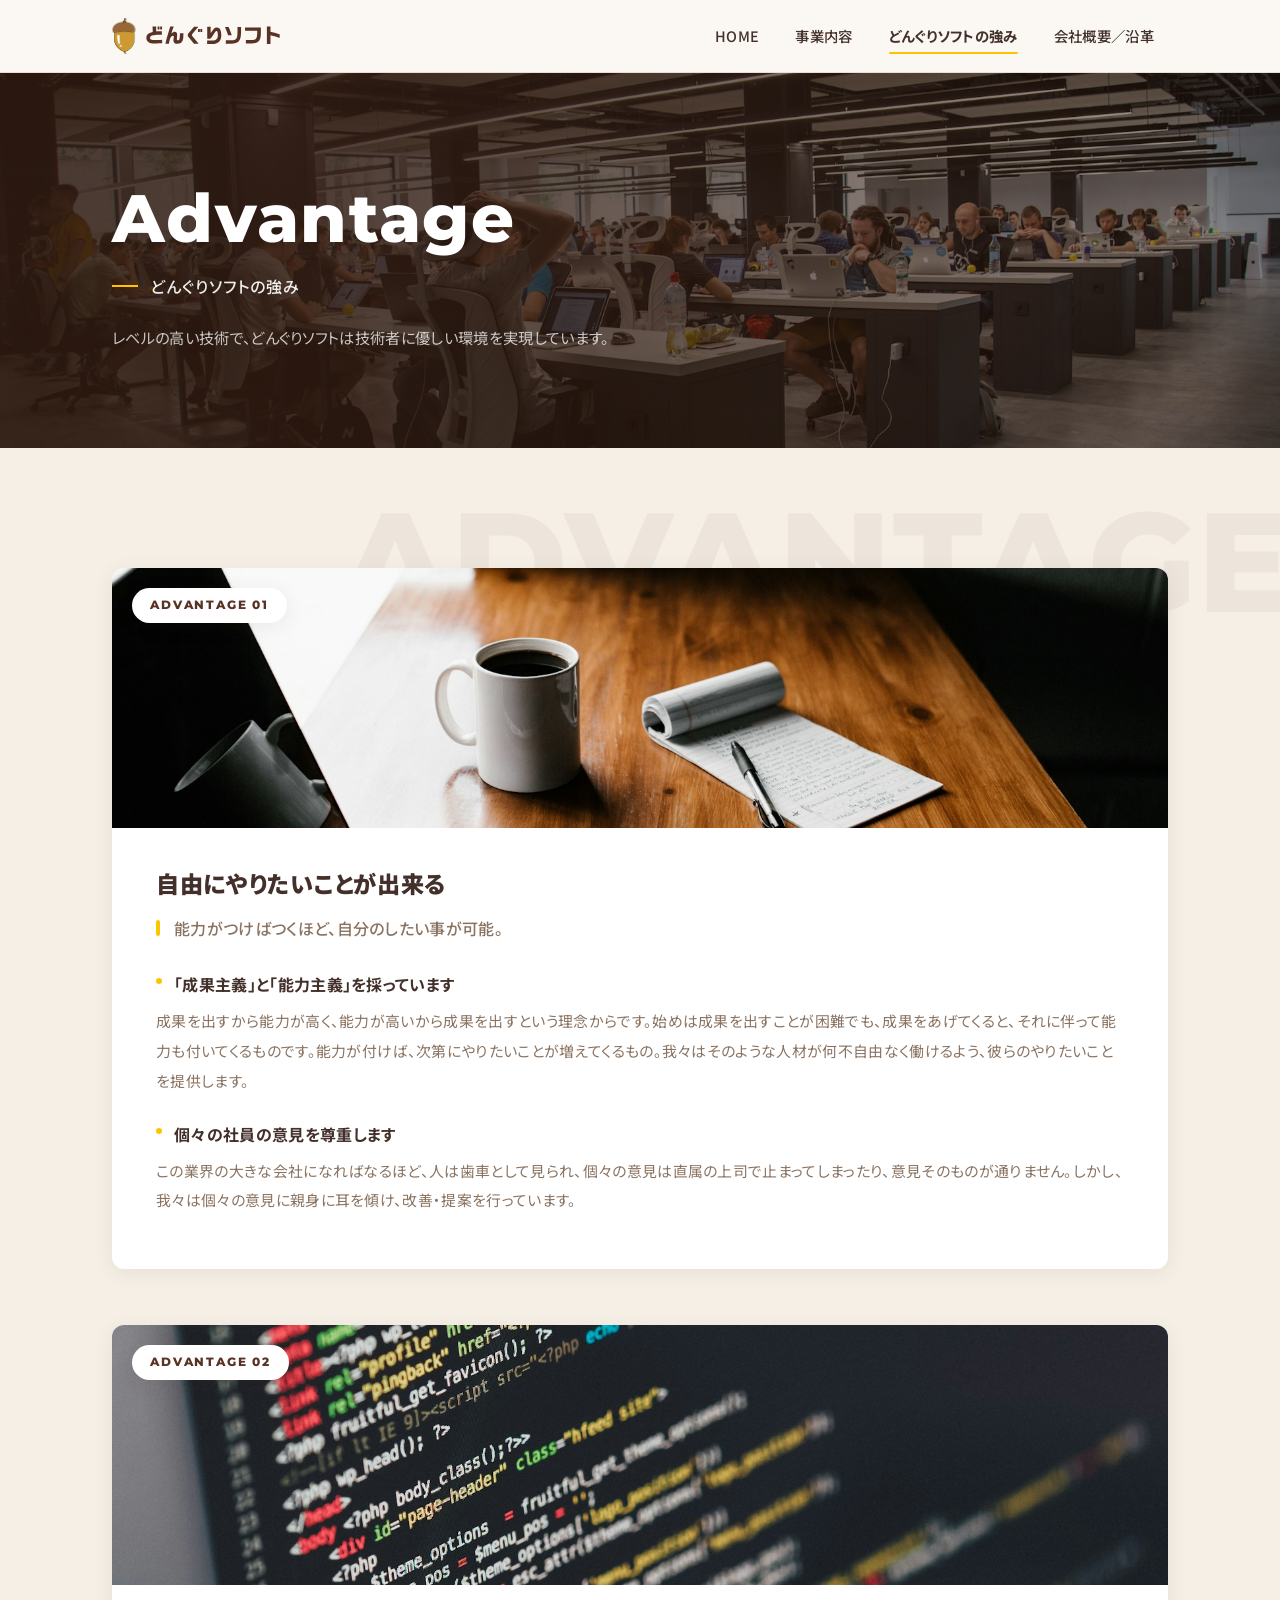
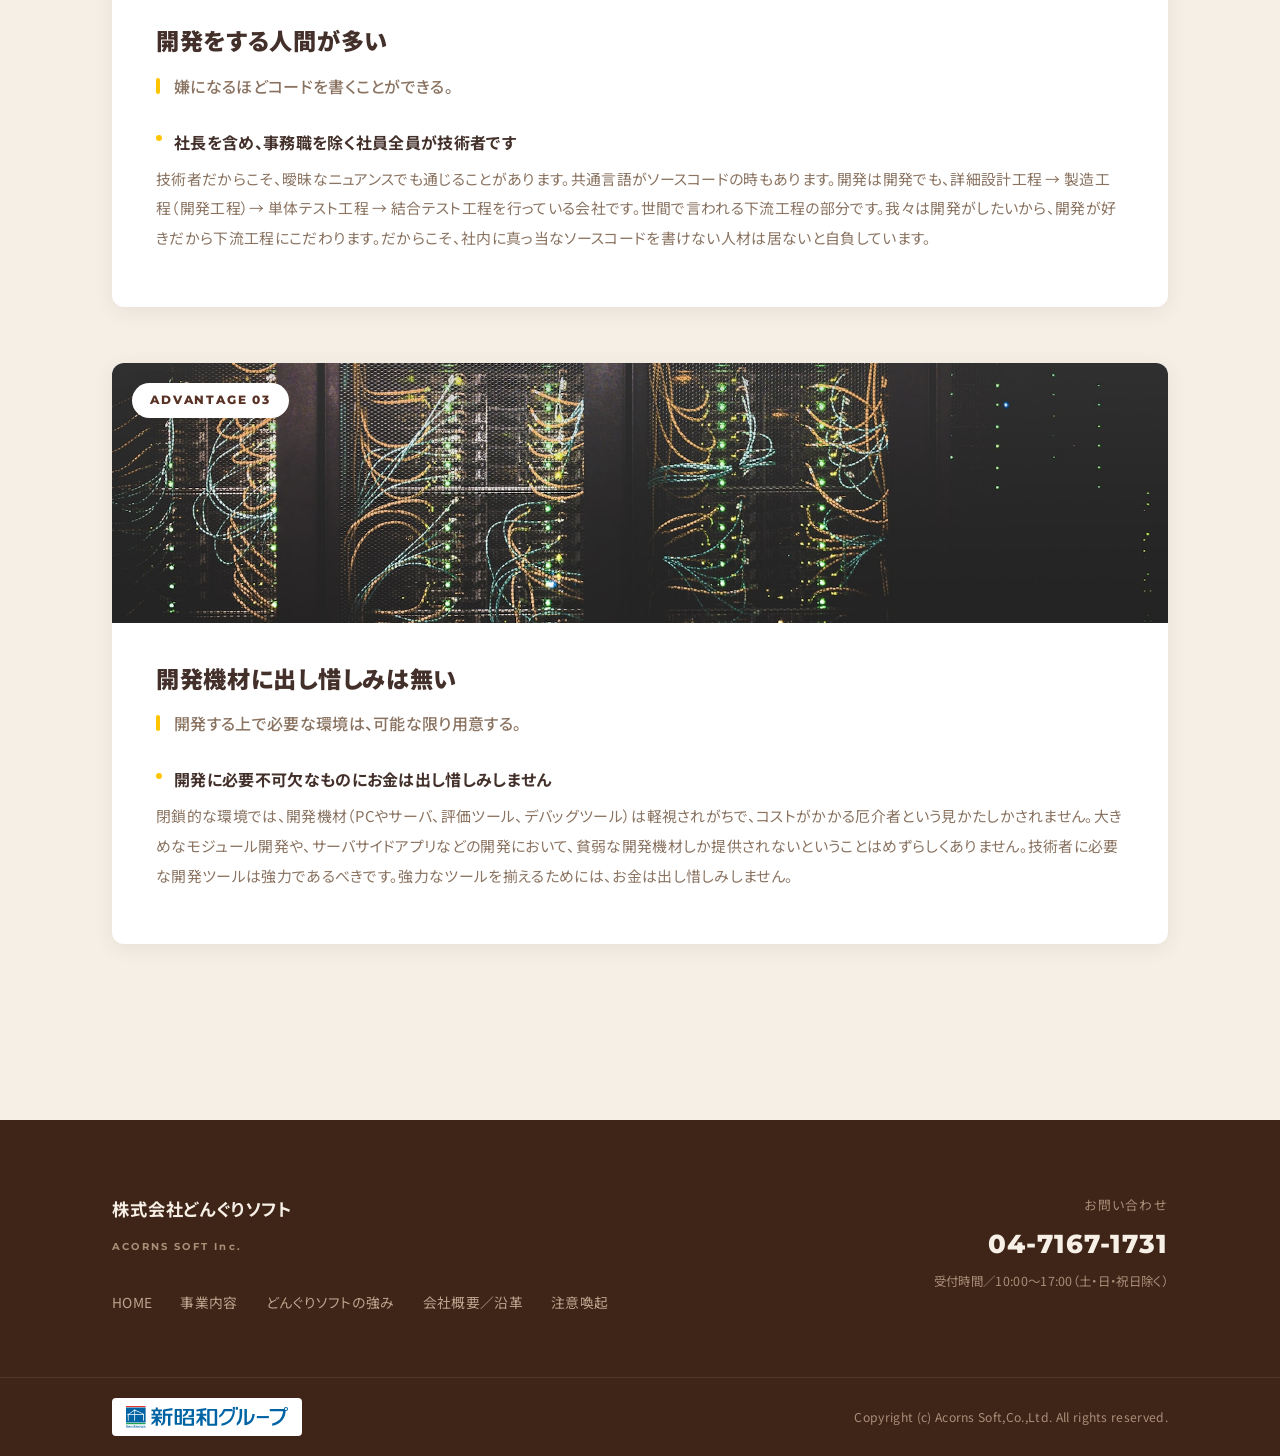
==== commit 61b51ca2: "Fix copyright holder to Acorns Soft,Co.,Ltd. Co-Authored-By: Claude Opus 5.5 <noreply@anthropic.com>" ====
--- a/advantage.html
+++ b/advantage.html
@@ -114,7 +114,7 @@
   <div class="lower">
     <div class="inner">
       <a class="group-logo" href="https://www.shinshowa.co.jp/" target="_blank" rel="noopener"><img src="images/logo_shinshowa_group.svg" alt="新昭和グループ"></a>
-      <p>Copyright (c) SHINSHOWA CORPORATION All right Reserved</p>
+      <p>Copyright (c) Acorns Soft,Co.,Ltd. All rights reserved.</p>
     </div>
   </div>
 </footer>
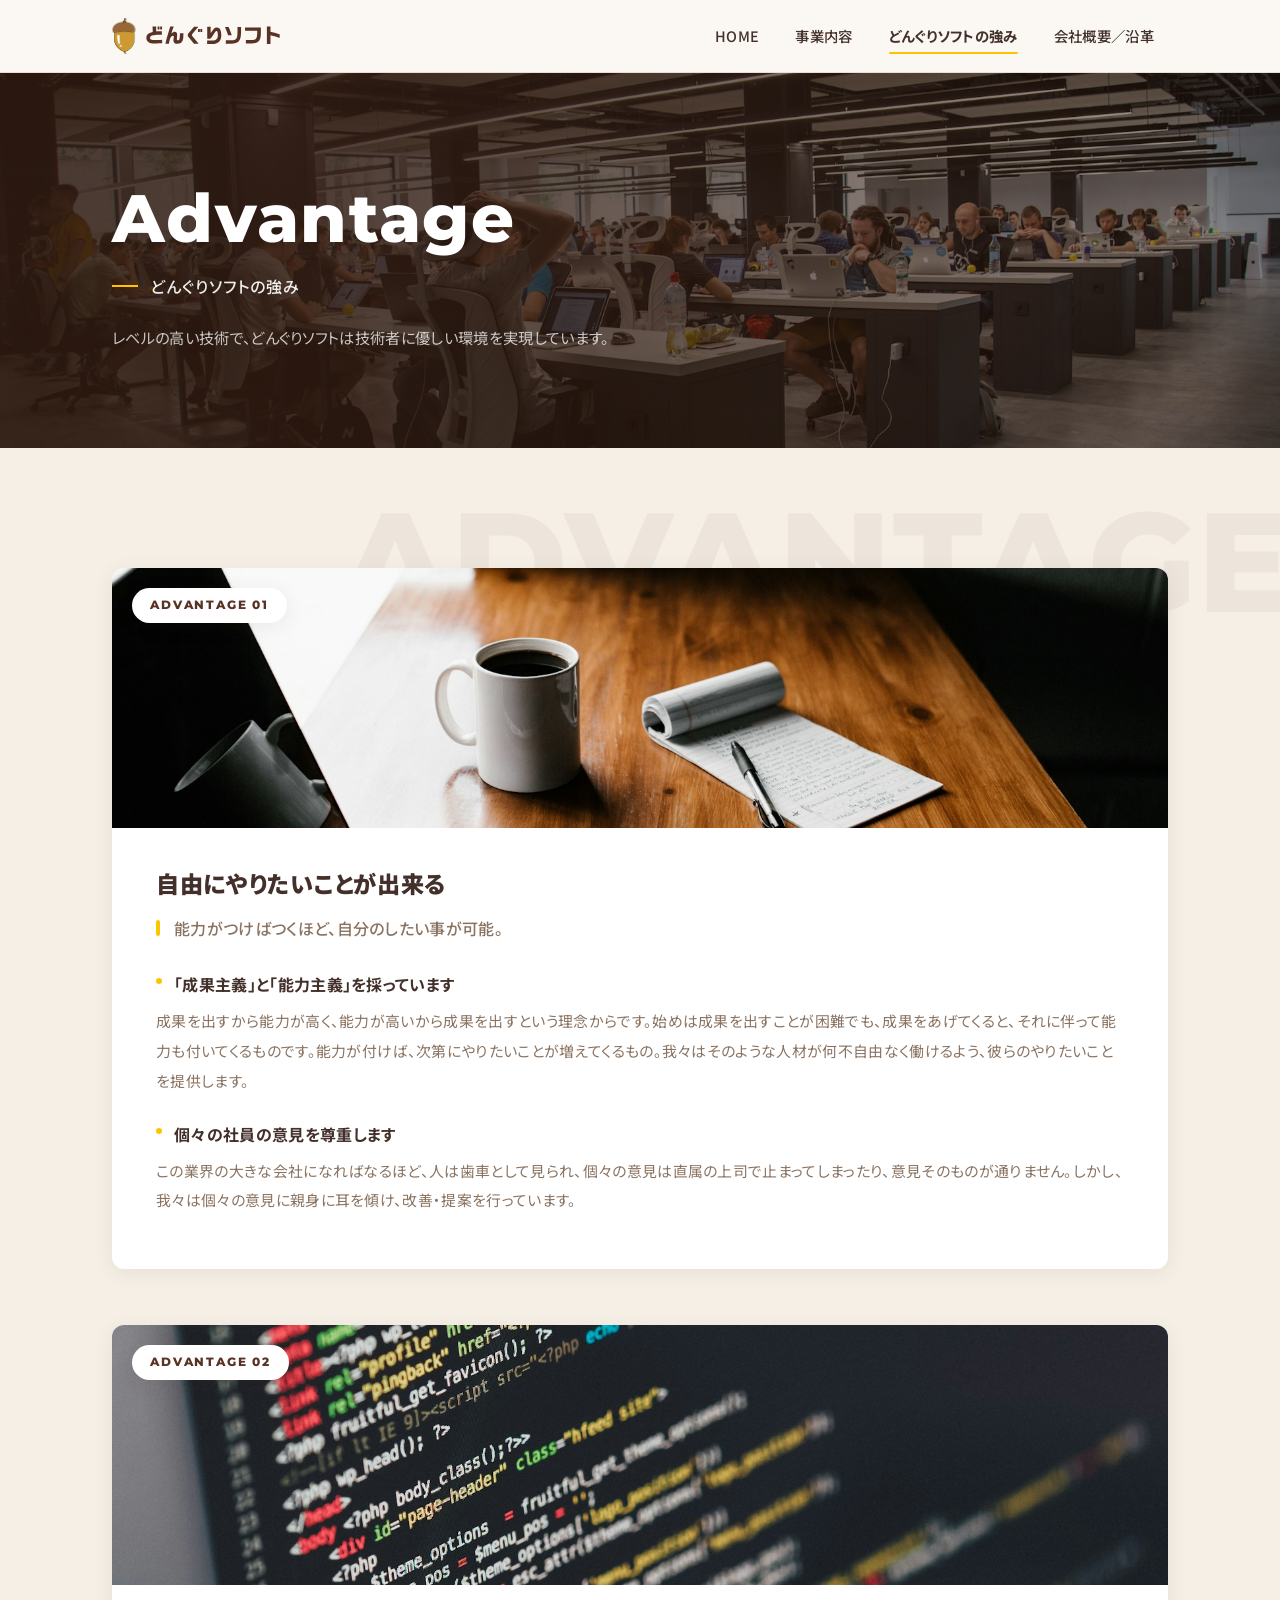
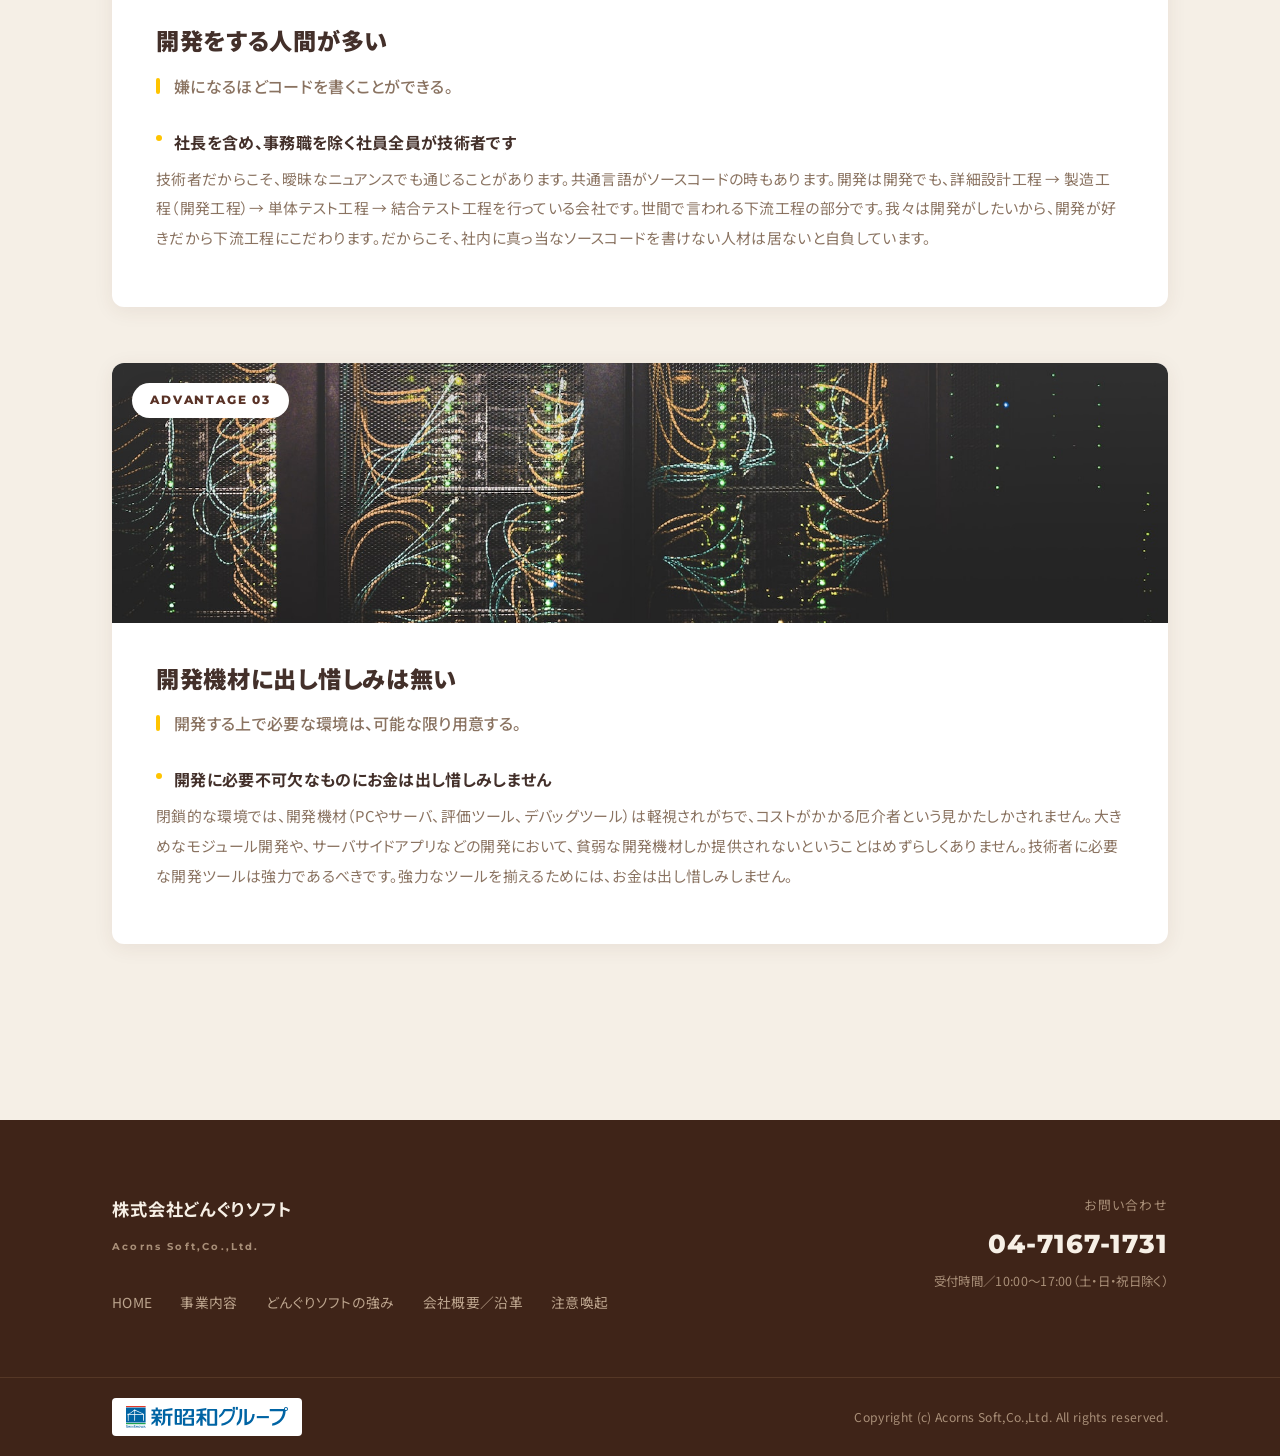
==== commit eebd929e: "Unify footer English company name to Acorns Soft,Co.,Ltd. Co-Authored-By: Claude Opus 5.5 <noreply@a" ====
--- a/advantage.html
+++ b/advantage.html
@@ -92,7 +92,7 @@
       <div>
         <div class="f-brand">
           <span class="name">株式会社どんぐりソフト</span><br>
-          <span class="en">ACORNS SOFT Inc.</span>
+          <span class="en">Acorns Soft,Co.,Ltd.</span>
         </div>
         <nav aria-label="フッターメニュー">
           <ul>
